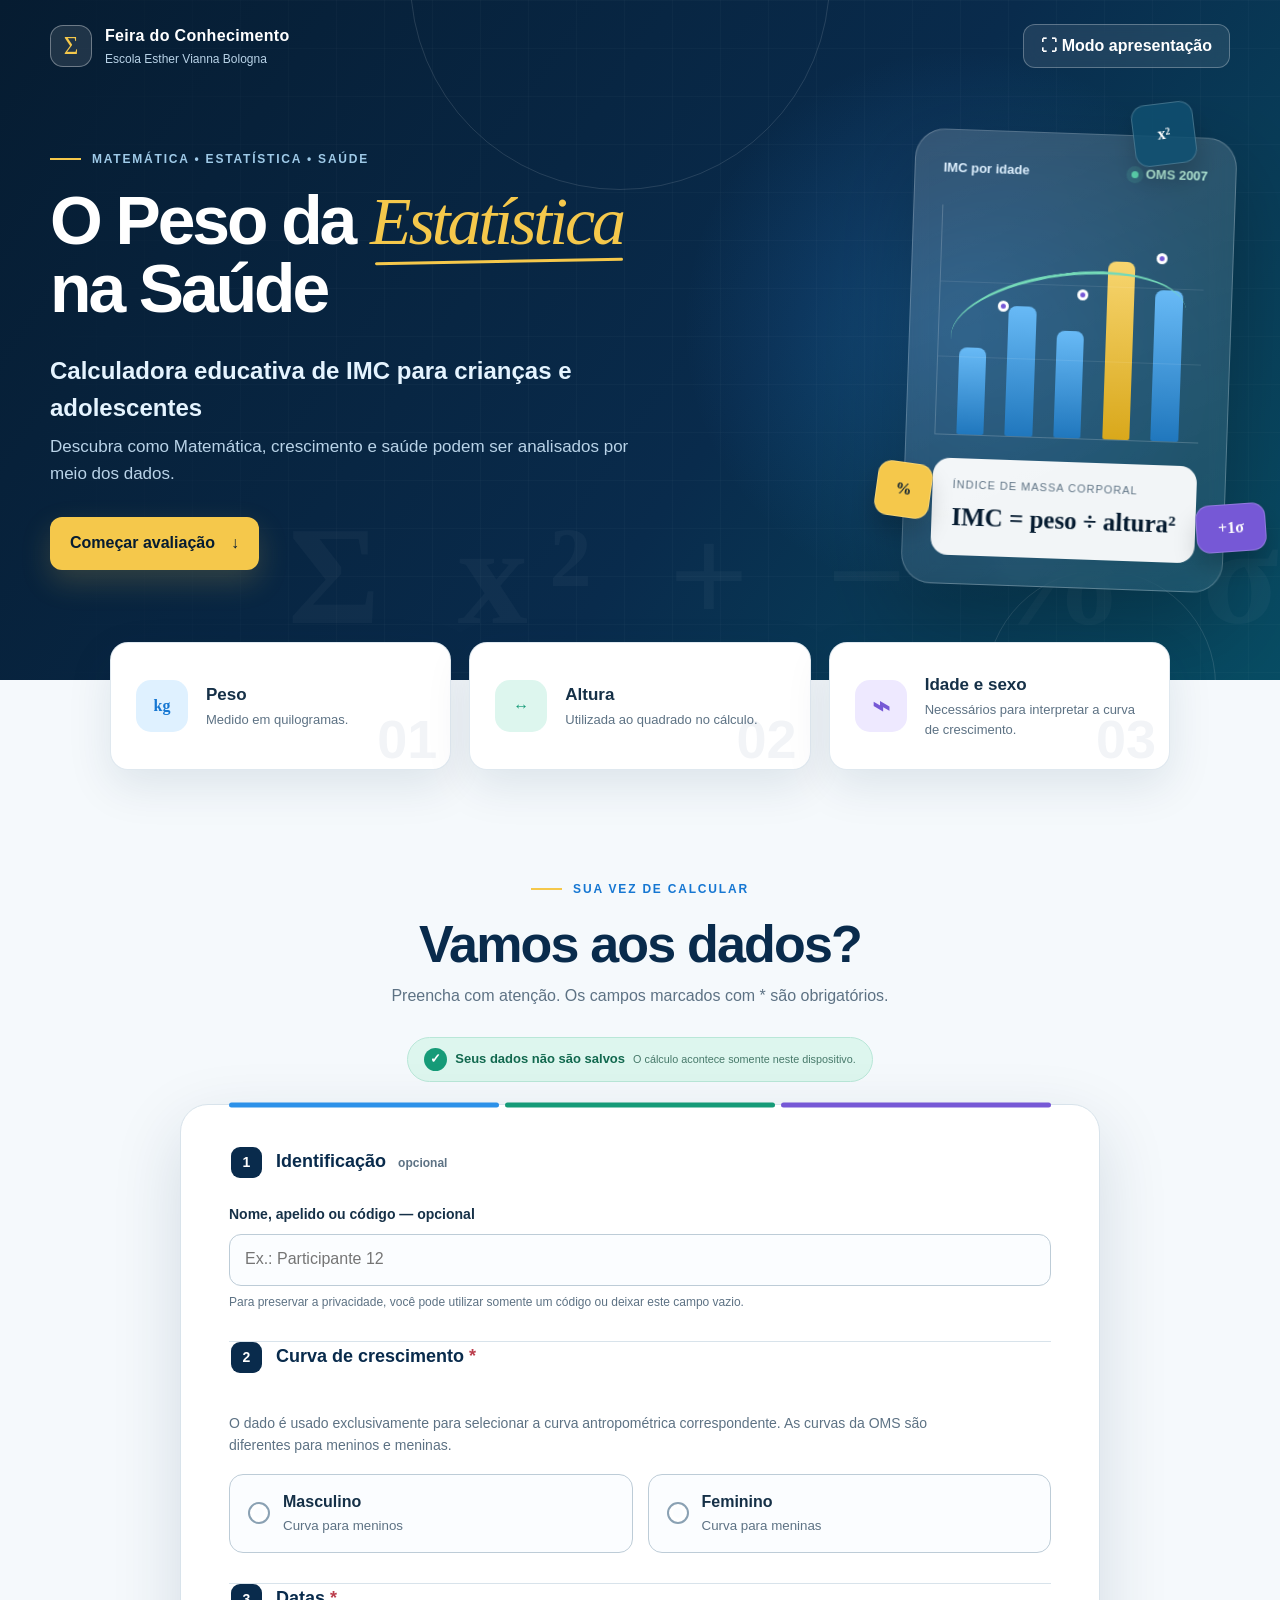
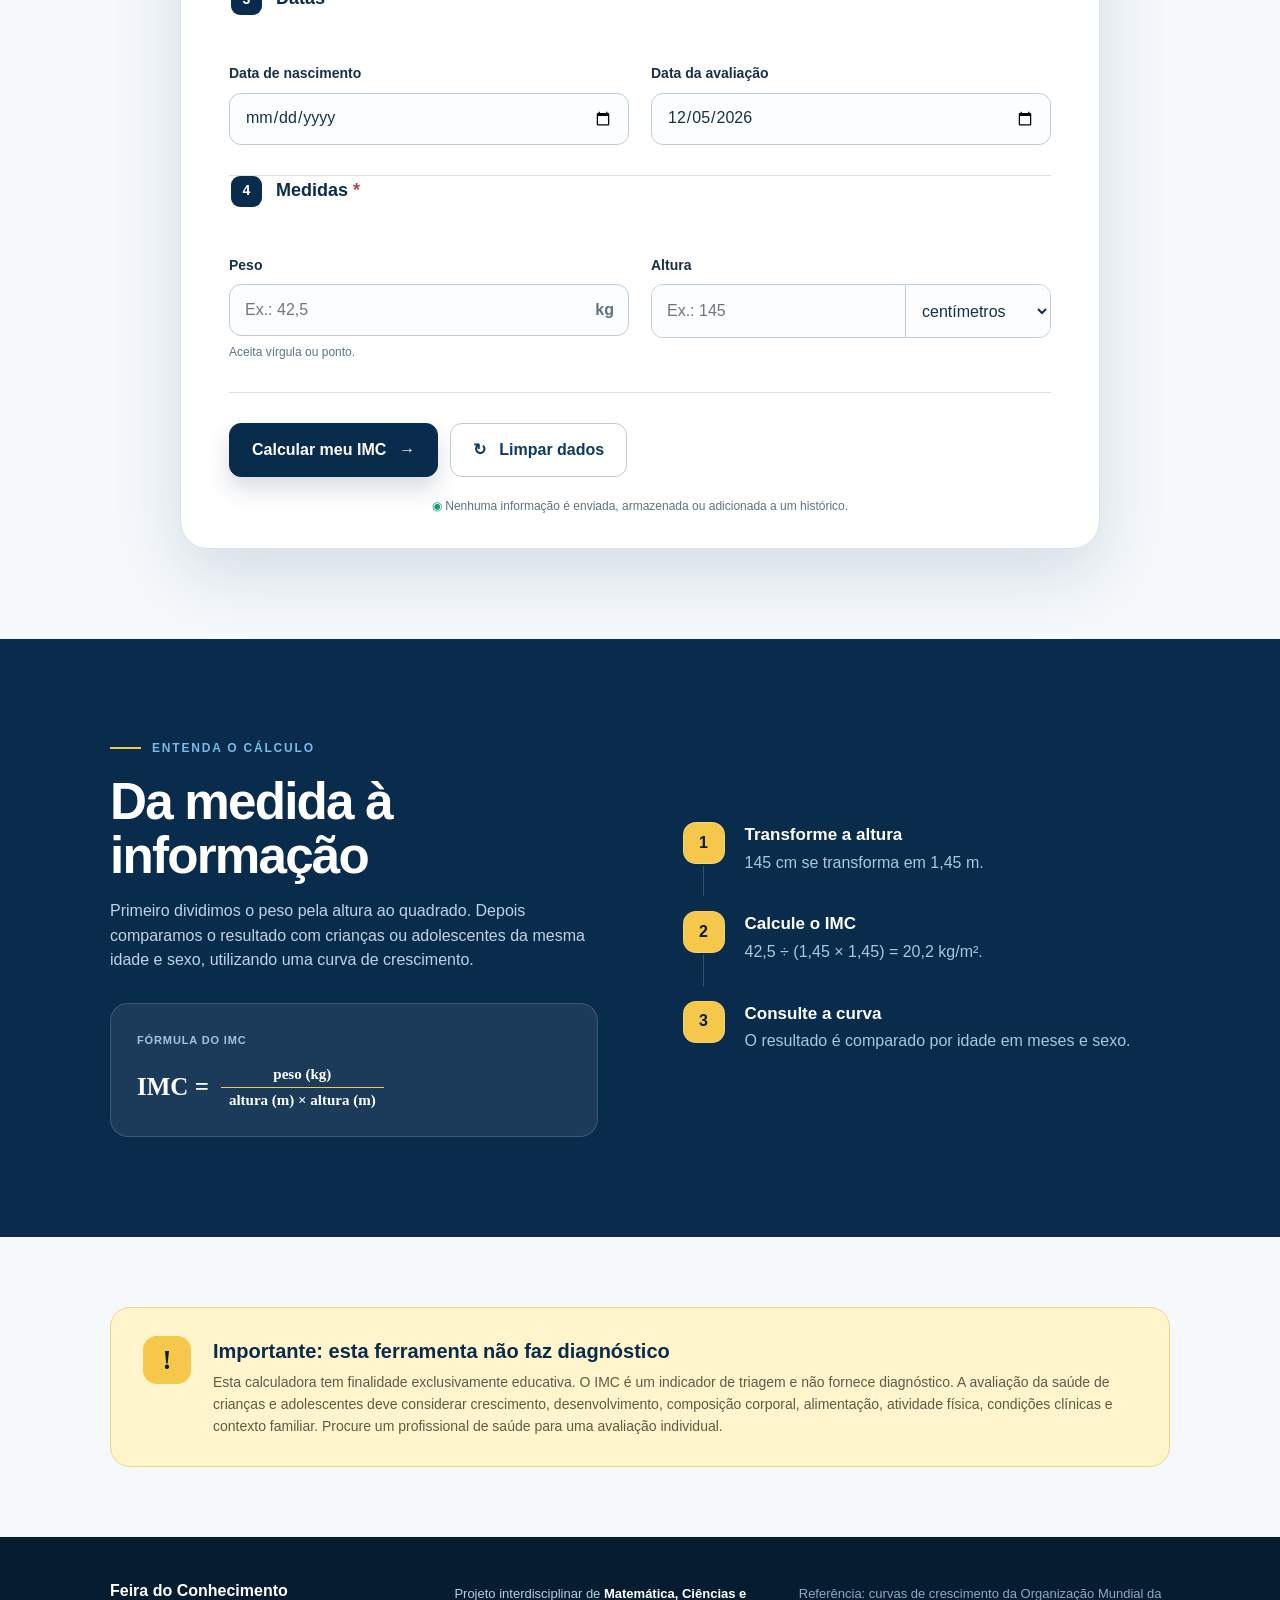
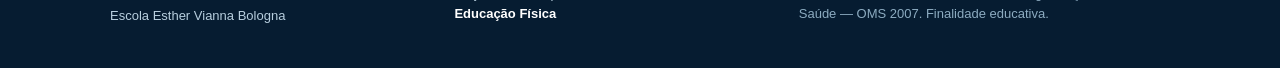
==== index.html @ cafe8d18 "Publica calculadora educativa de IMC" ====
<!doctype html>
<html lang="pt-BR">
<head>
  <meta charset="utf-8">
  <meta name="viewport" content="width=device-width, initial-scale=1">
  <meta name="theme-color" content="#092b4c">
  <meta name="description" content="Calculadora educativa de IMC por idade e sexo para crianças e adolescentes, baseada nas curvas da OMS.">
  <title>O Peso da Estatística na Saúde</title>
  <link rel="stylesheet" href="style.css">
</head>
<body>
  <a class="skip-link" href="#calculadora">Ir para a calculadora</a>

  <header class="site-header">
    <div class="header-inner">
      <a class="brand" href="#inicio" aria-label="Voltar ao início">
        <span class="brand-mark" aria-hidden="true">Σ</span>
        <span><strong>Feira do Conhecimento</strong><small>Escola Esther Vianna Bologna</small></span>
      </a>
      <button class="presentation-button" id="presentationButton" type="button" aria-label="Ativar modo apresentação em tela cheia">
        <span aria-hidden="true">⛶</span> Modo apresentação
      </button>
    </div>
  </header>

  <main id="inicio">
    <section class="hero" aria-labelledby="hero-title">
      <div class="hero-shape hero-shape-one" aria-hidden="true"></div>
      <div class="hero-shape hero-shape-two" aria-hidden="true"></div>
      <div class="hero-inner">
        <div class="hero-copy">
          <p class="eyebrow"><span></span> Matemática • Estatística • Saúde</p>
          <h1 id="hero-title">O Peso da <em>Estatística</em> na Saúde</h1>
          <p class="hero-subtitle">Calculadora educativa de IMC para crianças e adolescentes</p>
          <p class="hero-description">Descubra como Matemática, crescimento e saúde podem ser analisados por meio dos dados.</p>
          <a class="hero-cta" href="#calculadora">Começar avaliação <span aria-hidden="true">↓</span></a>
        </div>

        <div class="hero-visual" aria-label="Ilustração educativa com gráfico, régua e símbolos matemáticos">
          <div class="visual-card">
            <div class="visual-topline"><span>IMC por idade</span><span class="live-dot">OMS 2007</span></div>
            <div class="chart" aria-hidden="true">
              <span style="--h:38%"></span><span style="--h:57%"></span><span style="--h:47%"></span><span style="--h:78%"></span><span style="--h:66%"></span>
              <i class="chart-curve"></i>
              <b class="plot-dot dot-one"></b><b class="plot-dot dot-two"></b><b class="plot-dot dot-three"></b>
            </div>
            <div class="visual-formula"><small>Índice de Massa Corporal</small><strong>IMC = peso ÷ altura²</strong></div>
          </div>
          <span class="floating-symbol symbol-one" aria-hidden="true">x²</span>
          <span class="floating-symbol symbol-two" aria-hidden="true">%</span>
          <span class="floating-symbol symbol-three" aria-hidden="true">+1σ</span>
        </div>
      </div>
    </section>

    <section class="education-strip" aria-label="Dados utilizados no cálculo">
      <div class="education-grid">
        <article class="education-card">
          <span class="education-icon scale-icon" aria-hidden="true">kg</span>
          <div><h2>Peso</h2><p>Medido em quilogramas.</p></div>
          <span class="step-number">01</span>
        </article>
        <article class="education-card">
          <span class="education-icon ruler-icon" aria-hidden="true">↔</span>
          <div><h2>Altura</h2><p>Utilizada ao quadrado no cálculo.</p></div>
          <span class="step-number">02</span>
        </article>
        <article class="education-card">
          <span class="education-icon curve-icon" aria-hidden="true">⌁</span>
          <div><h2>Idade e sexo</h2><p>Necessários para interpretar a curva de crescimento.</p></div>
          <span class="step-number">03</span>
        </article>
      </div>
    </section>

    <section class="calculator-section" id="calculadora" aria-labelledby="calculator-title">
      <div class="section-heading">
        <p class="eyebrow dark"><span></span> Sua vez de calcular</p>
        <h2 id="calculator-title">Vamos aos dados?</h2>
        <p>Preencha com atenção. Os campos marcados com <span aria-hidden="true">*</span><span class="sr-only">asterisco</span> são obrigatórios.</p>
      </div>

      <div class="privacy-badge"><span aria-hidden="true">✓</span><strong>Seus dados não são salvos</strong><small>O cálculo acontece somente neste dispositivo.</small></div>

      <form class="calculator-card" id="imcForm" novalidate>
        <div class="form-progress" aria-hidden="true"><span></span><span></span><span></span></div>
        <div class="global-error" id="globalError" role="alert" tabindex="-1" hidden></div>

        <fieldset class="form-block">
          <legend><span>1</span> Identificação <small>opcional</small></legend>
          <div class="field full-field">
            <label for="name">Nome, apelido ou código — opcional</label>
            <input id="name" name="name" type="text" maxlength="60" autocomplete="off" placeholder="Ex.: Participante 12">
            <p class="field-hint">Para preservar a privacidade, você pode utilizar somente um código ou deixar este campo vazio.</p>
          </div>
        </fieldset>

        <fieldset class="form-block">
          <legend><span>2</span> Curva de crescimento <abbr title="campo obrigatório">*</abbr></legend>
          <p class="fieldset-explanation">O dado é usado exclusivamente para selecionar a curva antropométrica correspondente. As curvas da OMS são diferentes para meninos e meninas.</p>
          <div class="sex-options" id="sexGroup">
            <label class="choice-card"><input type="radio" name="sex" value="male"><span class="choice-dot"></span><span><strong>Masculino</strong><small>Curva para meninos</small></span></label>
            <label class="choice-card"><input type="radio" name="sex" value="female"><span class="choice-dot"></span><span><strong>Feminino</strong><small>Curva para meninas</small></span></label>
          </div>
          <p class="field-error" id="sexError"></p>
        </fieldset>

        <fieldset class="form-block">
          <legend><span>3</span> Datas <abbr title="campos obrigatórios">*</abbr></legend>
          <div class="form-grid">
            <div class="field">
              <label for="birthDate">Data de nascimento</label>
              <input id="birthDate" name="birthDate" type="date" required aria-describedby="birthDateError">
              <p class="field-error" id="birthDateError"></p>
            </div>
            <div class="field">
              <label for="assessmentDate">Data da avaliação</label>
              <input id="assessmentDate" name="assessmentDate" type="date" required aria-describedby="assessmentDateError">
              <p class="field-error" id="assessmentDateError"></p>
            </div>
          </div>
        </fieldset>

        <fieldset class="form-block">
          <legend><span>4</span> Medidas <abbr title="campos obrigatórios">*</abbr></legend>
          <div class="form-grid measures-grid">
            <div class="field">
              <label for="weight">Peso</label>
              <div class="input-with-unit"><input id="weight" name="weight" type="text" inputmode="decimal" autocomplete="off" placeholder="Ex.: 42,5" aria-describedby="weightHint weightError"><span>kg</span></div>
              <p class="field-hint" id="weightHint">Aceita vírgula ou ponto.</p>
              <p class="field-error" id="weightError"></p>
            </div>
            <div class="field">
              <label for="height">Altura</label>
              <div class="height-input-row">
                <input id="height" name="height" type="text" inputmode="decimal" autocomplete="off" placeholder="Ex.: 145" aria-describedby="heightError">
                <select id="heightUnit" name="heightUnit" aria-label="Unidade da altura">
                  <option value="cm">centímetros</option>
                  <option value="m">metros</option>
                </select>
              </div>
              <p class="field-error" id="heightError"></p>
            </div>
          </div>
        </fieldset>

        <div class="form-actions">
          <button class="primary-button" type="submit">Calcular meu IMC <span aria-hidden="true">→</span></button>
          <button class="secondary-button" id="clearButton" type="button"><span aria-hidden="true">↻</span> Limpar dados</button>
        </div>
        <p class="form-privacy"><span aria-hidden="true">◉</span> Nenhuma informação é enviada, armazenada ou adicionada a um histórico.</p>
      </form>
    </section>

    <section class="result-section" id="resultado" aria-labelledby="result-title" aria-live="polite" hidden>
      <div class="result-card" id="resultCard">
        <div class="result-heading">
          <div><p class="eyebrow result-eyebrow"><span></span> Análise concluída</p><h2 id="result-title">Seu resultado</h2><p id="resultName"></p></div>
          <div class="result-bmi"><small>IMC calculado</small><strong id="resultBmi">—</strong><span>kg/m²</span></div>
        </div>

        <div class="result-summary">
          <div><span>Idade</span><strong id="resultAge">—</strong><small id="resultMonths">—</small></div>
          <div><span>Peso</span><strong id="resultWeight">—</strong></div>
          <div><span>Altura</span><strong id="resultHeight">—</strong></div>
          <div><span>Escore-z</span><strong id="resultZ">—</strong><small>IMC por idade</small></div>
        </div>

        <div class="classification-panel">
          <div class="classification-icon" aria-hidden="true">◎</div>
          <div><small>Classificação na curva de crescimento</small><h3 id="resultClassification">—</h3><p id="resultMessage">—</p></div>
        </div>

        <div class="z-chart" aria-labelledby="chart-title">
          <div class="chart-heading"><div><h3 id="chart-title">Onde o resultado aparece na curva</h3><p>Representação educativa do escore-z calculado.</p></div><span id="chartZBadge">z = —</span></div>
          <div class="z-scale-scroll" tabindex="0" aria-label="Régua horizontal de classificação por escore-z">
            <div class="z-scale" id="zScale">
              <div class="z-marker" id="zMarker"><span id="markerLabel">Você está aqui</span><i></i></div>
              <div class="z-bands">
                <span class="band severe-thin">Magreza<br>acentuada</span>
                <span class="band thin">Magreza</span>
                <span class="band adequate">Faixa adequada</span>
                <span class="band overweight">Sobrepeso</span>
                <span class="band obesity">Obesidade</span>
                <span class="band severe-obesity">Obesidade<br>grave</span>
              </div>
              <div class="z-ticks"><span style="left:12.5%">−3</span><span style="left:25%">−2</span><span style="left:62.5%">+1</span><span style="left:75%">+2</span><span style="left:87.5%">+3</span></div>
            </div>
          </div>
          <p class="chart-note"><span aria-hidden="true">i</span> O cálculo usa parâmetros LMS oficiais incorporados ao sistema. O gráfico é uma representação educativa.</p>
        </div>

        <div class="result-guidance"><strong>Uma medida é um ponto da história, não a história inteira.</strong><p>Observe o crescimento ao longo do tempo e converse com um profissional de saúde quando houver dúvidas.</p></div>
        <div class="result-actions">
          <button class="primary-button" id="newAssessmentButton" type="button">Iniciar nova avaliação <span aria-hidden="true">↻</span></button>
          <button class="secondary-button" id="backToFormButton" type="button">Rever dados</button>
        </div>
      </div>
    </section>

    <section class="how-section" aria-labelledby="how-title">
      <div class="how-inner">
        <div class="how-copy">
          <p class="eyebrow dark"><span></span> Entenda o cálculo</p>
          <h2 id="how-title">Da medida à informação</h2>
          <p>Primeiro dividimos o peso pela altura ao quadrado. Depois comparamos o resultado com crianças ou adolescentes da mesma idade e sexo, utilizando uma curva de crescimento.</p>
          <div class="formula-card"><span>Fórmula do IMC</span><strong>IMC = <span class="fraction"><i>peso (kg)</i><i>altura (m) × altura (m)</i></span></strong></div>
        </div>
        <ol class="calculation-steps">
          <li><span>1</span><div><strong>Transforme a altura</strong><p>145 cm se transforma em 1,45 m.</p></div></li>
          <li><span>2</span><div><strong>Calcule o IMC</strong><p>42,5 ÷ (1,45 × 1,45) = 20,2 kg/m².</p></div></li>
          <li><span>3</span><div><strong>Consulte a curva</strong><p>O resultado é comparado por idade em meses e sexo.</p></div></li>
        </ol>
      </div>
    </section>

    <section class="notice-section" aria-label="Aviso educativo importante">
      <div class="notice-card"><span class="notice-icon" aria-hidden="true">!</span><div><h2>Importante: esta ferramenta não faz diagnóstico</h2><p>Esta calculadora tem finalidade exclusivamente educativa. O IMC é um indicador de triagem e não fornece diagnóstico. A avaliação da saúde de crianças e adolescentes deve considerar crescimento, desenvolvimento, composição corporal, alimentação, atividade física, condições clínicas e contexto familiar. Procure um profissional de saúde para uma avaliação individual.</p></div></div>
    </section>
  </main>

  <footer class="site-footer">
    <div class="footer-inner">
      <div><strong>Feira do Conhecimento</strong><p>Escola Esther Vianna Bologna</p></div>
      <p>Projeto interdisciplinar de <strong>Matemática, Ciências e Educação Física</strong></p>
      <p class="footer-reference">Referência: curvas de crescimento da Organização Mundial da Saúde — OMS 2007. Finalidade educativa.</p>
    </div>
  </footer>

  <script src="who-data.js"></script>
  <script src="script.js"></script>
</body>
</html>
---- style.css ----
:root {
  --navy-950: #061c31;
  --navy-900: #092b4c;
  --navy-800: #0b3a62;
  --blue-600: #1677d2;
  --blue-500: #2c91e9;
  --blue-100: #dff1ff;
  --green-600: #169b78;
  --green-100: #ddf6ee;
  --yellow-400: #f5c84b;
  --yellow-100: #fff4cb;
  --purple-500: #7658d6;
  --ink: #153047;
  --muted: #5d7284;
  --line: #d8e3eb;
  --surface: #f5f9fc;
  --white: #fff;
  --danger: #bc3e4d;
  --shadow: 0 24px 70px rgba(7, 43, 76, .14);
  --radius-lg: 28px;
  --radius-md: 18px;
  --focus: 0 0 0 4px rgba(44, 145, 233, .28);
}

* { box-sizing: border-box; }
html { scroll-behavior: smooth; }
body { margin: 0; min-width: 320px; color: var(--ink); background: var(--surface); font-family: Inter, Aptos, "Segoe UI", Arial, sans-serif; line-height: 1.55; }
button, input, select { font: inherit; }
button, a { -webkit-tap-highlight-color: transparent; }
button { cursor: pointer; }
a { color: inherit; }
.sr-only { position: absolute; width: 1px; height: 1px; padding: 0; margin: -1px; overflow: hidden; clip: rect(0,0,0,0); white-space: nowrap; border: 0; }
.skip-link { position: fixed; top: 10px; left: 10px; z-index: 1000; padding: 12px 18px; border-radius: 10px; color: var(--white); background: var(--navy-950); transform: translateY(-150%); }
.skip-link:focus { transform: translateY(0); }
:focus-visible { outline: none; box-shadow: var(--focus); }

.site-header { position: absolute; z-index: 20; width: 100%; color: var(--white); }
.header-inner { width: min(1180px, calc(100% - 40px)); min-height: 92px; margin: auto; display: flex; align-items: center; justify-content: space-between; gap: 20px; }
.brand { display: inline-flex; gap: 13px; align-items: center; text-decoration: none; }
.brand-mark { width: 42px; height: 42px; display: grid; place-items: center; border: 1px solid rgba(255,255,255,.35); border-radius: 13px; color: var(--yellow-400); background: rgba(255,255,255,.1); font-family: Georgia, serif; font-size: 25px; }
.brand strong, .brand small { display: block; }
.brand strong { font-size: 16px; letter-spacing: .02em; }
.brand small { margin-top: 1px; color: #b9d3e8; font-size: 12px; }
.presentation-button { min-height: 44px; padding: 0 17px; border: 1px solid rgba(255,255,255,.28); border-radius: 12px; color: var(--white); background: rgba(255,255,255,.09); backdrop-filter: blur(8px); font-weight: 700; }
.presentation-button:hover { background: rgba(255,255,255,.17); }

.hero { position: relative; overflow: hidden; min-height: 680px; color: var(--white); background: radial-gradient(circle at 75% 48%, rgba(44,145,233,.28), transparent 27%), linear-gradient(125deg, var(--navy-950), var(--navy-900) 58%, #074c63); }
.hero::before { content: ""; position: absolute; inset: 0; opacity: .13; background-image: linear-gradient(rgba(255,255,255,.18) 1px, transparent 1px), linear-gradient(90deg, rgba(255,255,255,.18) 1px, transparent 1px); background-size: 48px 48px; mask-image: linear-gradient(90deg, transparent, #000 30%, #000); }
.hero::after { content: "Σ  x²  +  −  %  σ"; position: absolute; right: -20px; bottom: -5px; color: rgba(255,255,255,.035); font-family: Georgia, serif; font-weight: 700; font-size: clamp(70px, 11vw, 160px); letter-spacing: .15em; white-space: nowrap; }
.hero-shape { position: absolute; border: 1px solid rgba(255,255,255,.12); border-radius: 50%; }
.hero-shape-one { width: 420px; height: 420px; top: -230px; left: 32%; }
.hero-shape-two { width: 230px; height: 230px; right: 5%; bottom: -120px; }
.hero-inner { position: relative; z-index: 2; width: min(1180px, calc(100% - 40px)); min-height: 680px; margin: auto; padding: 130px 0 90px; display: grid; grid-template-columns: 1.05fr .95fr; align-items: center; gap: 76px; }
.eyebrow { margin: 0 0 18px; display: flex; align-items: center; gap: 11px; color: #9fcae8; text-transform: uppercase; letter-spacing: .15em; font-size: 12px; font-weight: 800; }
.eyebrow span { width: 31px; height: 2px; background: var(--yellow-400); }
.eyebrow.dark { color: var(--blue-600); }
.hero h1 { max-width: 720px; margin: 0; font-size: clamp(46px, 5.3vw, 76px); line-height: .99; letter-spacing: -.045em; }
.hero h1 em { position: relative; color: var(--yellow-400); font-family: Georgia, "Times New Roman", serif; font-weight: 500; }
.hero h1 em::after { content: ""; position: absolute; left: 2%; right: 0; bottom: -4px; height: 3px; border-radius: 5px; background: var(--yellow-400); transform: rotate(-1deg); }
.hero-subtitle { margin: 30px 0 8px; color: #e5f4ff; font-size: clamp(19px, 2vw, 24px); font-weight: 700; }
.hero-description { max-width: 590px; margin: 0; color: #b9d3e8; font-size: 17px; }
.hero-cta { width: fit-content; margin-top: 30px; padding: 14px 20px; display: inline-flex; align-items: center; gap: 16px; border-radius: 12px; color: var(--navy-950); background: var(--yellow-400); text-decoration: none; font-weight: 800; box-shadow: 0 12px 30px rgba(245,200,75,.18); }
.hero-cta:hover { transform: translateY(-2px); }

.hero-visual { position: relative; max-width: 500px; margin-left: auto; }
.visual-card { position: relative; padding: 28px; border: 1px solid rgba(255,255,255,.22); border-radius: 30px; background: linear-gradient(155deg, rgba(255,255,255,.16), rgba(255,255,255,.07)); box-shadow: 0 30px 90px rgba(0,0,0,.25); backdrop-filter: blur(12px); transform: rotate(2deg); }
.visual-topline { display: flex; justify-content: space-between; gap: 16px; color: #dff1ff; font-size: 13px; font-weight: 800; }
.live-dot { color: #b8f0dc; }
.live-dot::before { content: ""; width: 7px; height: 7px; display: inline-block; margin-right: 7px; border-radius: 50%; background: #5bd2ad; box-shadow: 0 0 0 5px rgba(91,210,173,.15); }
.chart { position: relative; height: 230px; margin: 27px 0 23px; padding: 0 18px; display: flex; align-items: flex-end; justify-content: space-around; gap: 16px; border-left: 1px solid rgba(255,255,255,.19); border-bottom: 1px solid rgba(255,255,255,.19); }
.chart::before, .chart::after { content: ""; position: absolute; left: 0; right: 0; height: 1px; background: rgba(255,255,255,.09); }
.chart::before { top: 33%; } .chart::after { top: 66%; }
.chart > span { width: 12%; height: var(--h); border-radius: 8px 8px 2px 2px; background: linear-gradient(#68baf6, #2077bd); }
.chart > span:nth-of-type(4) { background: linear-gradient(#f7d56f, #d9a81b); }
.chart-curve { position: absolute; left: 4%; top: 28%; width: 90%; height: 45%; border-top: 3px solid #74d9b8; border-radius: 50%; transform: rotate(-9deg); }
.plot-dot { position: absolute; width: 11px; height: 11px; border: 3px solid var(--white); border-radius: 50%; background: var(--purple-500); }
.dot-one { left: 22%; top: 41%; } .dot-two { left: 52%; top: 35%; } .dot-three { right: 14%; top: 18%; }
.visual-formula { padding: 18px 20px; border-radius: 17px; color: var(--navy-950); background: rgba(255,255,255,.94); }
.visual-formula small, .visual-formula strong { display: block; }
.visual-formula small { color: var(--muted); font-size: 11px; text-transform: uppercase; letter-spacing: .09em; }
.visual-formula strong { margin-top: 5px; font-family: Georgia, serif; font-size: 25px; }
.floating-symbol { position: absolute; display: grid; place-items: center; border: 1px solid rgba(255,255,255,.2); border-radius: 14px; color: var(--white); background: rgba(15,79,112,.85); box-shadow: 0 15px 25px rgba(0,0,0,.18); font-family: Georgia, serif; font-weight: 800; }
.symbol-one { width: 62px; height: 62px; top: -30px; right: 35px; transform: rotate(-7deg); }
.symbol-two { width: 55px; height: 55px; left: -32px; bottom: 70px; color: var(--navy-950); background: var(--yellow-400); transform: rotate(8deg); }
.symbol-three { width: 70px; height: 48px; right: -36px; bottom: 35px; background: var(--purple-500); transform: rotate(-4deg); }

.education-strip { position: relative; z-index: 4; margin-top: -38px; }
.education-grid { width: min(1060px, calc(100% - 40px)); margin: auto; display: grid; grid-template-columns: repeat(3, 1fr); gap: 18px; }
.education-card { position: relative; min-height: 128px; padding: 25px; display: flex; align-items: center; gap: 18px; overflow: hidden; border: 1px solid rgba(216,227,235,.8); border-radius: var(--radius-md); background: var(--white); box-shadow: 0 16px 45px rgba(8,49,78,.1); }
.education-icon { flex: 0 0 52px; height: 52px; display: grid; place-items: center; border-radius: 15px; color: var(--blue-600); background: var(--blue-100); font-family: Georgia, serif; font-weight: 800; }
.education-card:nth-child(2) .education-icon { color: var(--green-600); background: var(--green-100); }
.education-card:nth-child(3) .education-icon { color: var(--purple-500); background: #eee9ff; font-size: 30px; }
.education-card h2 { margin: 0; font-size: 17px; }
.education-card p { margin: 2px 0 0; color: var(--muted); font-size: 13px; }
.step-number { position: absolute; right: 13px; bottom: -13px; color: rgba(12,63,101,.055); font-size: 54px; font-weight: 900; }

.calculator-section { width: min(920px, calc(100% - 40px)); margin: auto; padding: 110px 0 90px; }
.section-heading { max-width: 650px; margin: 0 auto 28px; text-align: center; }
.section-heading .eyebrow { justify-content: center; }
.section-heading h2 { margin: 0; color: var(--navy-900); font-size: clamp(36px, 5vw, 52px); line-height: 1.05; letter-spacing: -.035em; }
.section-heading > p:last-child { margin: 13px 0 0; color: var(--muted); }
.privacy-badge { width: fit-content; margin: 0 auto 22px; padding: 10px 16px; display: flex; align-items: center; gap: 8px; border: 1px solid #b9e7d8; border-radius: 99px; color: #12694f; background: var(--green-100); font-size: 13px; }
.privacy-badge > span { width: 23px; height: 23px; display: grid; place-items: center; border-radius: 50%; color: var(--white); background: var(--green-600); font-weight: 900; }
.privacy-badge small { color: #47796a; }
.calculator-card { position: relative; padding: 42px 48px 32px; border: 1px solid var(--line); border-radius: var(--radius-lg); background: var(--white); box-shadow: var(--shadow); }
.form-progress { position: absolute; left: 48px; right: 48px; top: 0; display: flex; gap: 6px; transform: translateY(-50%); }
.form-progress span { height: 5px; flex: 1; border-radius: 20px; background: var(--blue-500); }
.form-progress span:nth-child(2) { background: var(--green-600); }
.form-progress span:nth-child(3) { background: var(--purple-500); }
.global-error { margin: 0 0 24px; padding: 15px 17px; border-left: 4px solid var(--danger); border-radius: 10px; color: #7c2230; background: #fff0f2; font-weight: 700; }
.form-block { margin: 0; padding: 30px 0; border: 0; border-bottom: 1px solid var(--line); }
.form-block:first-of-type { padding-top: 8px; }
.form-block legend { width: 100%; margin-bottom: 18px; color: var(--navy-900); font-size: 18px; font-weight: 850; }
.form-block legend > span { width: 31px; height: 31px; margin-right: 9px; display: inline-grid; place-items: center; border-radius: 9px; color: var(--white); background: var(--navy-900); font-size: 14px; }
.form-block legend small { margin-left: 7px; color: var(--muted); font-size: 12px; font-weight: 600; }
.form-block legend abbr { color: var(--danger); text-decoration: none; }
.fieldset-explanation { max-width: 720px; margin: -8px 0 17px; color: var(--muted); font-size: 14px; }
.form-grid { display: grid; grid-template-columns: 1fr 1fr; gap: 22px; }
.field label { display: block; margin-bottom: 8px; color: var(--ink); font-size: 14px; font-weight: 800; }
.field input, .field select, .height-input-row { width: 100%; min-height: 52px; border: 1px solid #bdccd7; border-radius: 12px; color: var(--ink); background: #fbfdff; }
.field input { padding: 0 15px; }
.field input:hover, .field select:hover, .height-input-row:hover { border-color: #7798b0; }
.field input:focus, .field select:focus { border-color: var(--blue-500); background: var(--white); box-shadow: var(--focus); outline: none; }
.field [aria-invalid="true"] { border-color: var(--danger); background: #fff9fa; }
.field-hint { margin: 7px 0 0; color: var(--muted); font-size: 12px; }
.field-error { min-height: 0; margin: 6px 0 0; color: var(--danger); font-size: 12px; font-weight: 700; }
.field-error:empty { display: none; }
.sex-options { display: grid; grid-template-columns: 1fr 1fr; gap: 15px; }
.choice-card { position: relative; min-height: 76px; padding: 15px 18px; display: flex; align-items: center; gap: 13px; border: 1px solid #bdccd7; border-radius: 14px; background: #fbfdff; cursor: pointer; }
.choice-card:hover { border-color: var(--blue-500); background: #f5fbff; }
.choice-card input { position: absolute; opacity: 0; pointer-events: none; }
.choice-dot { width: 22px; height: 22px; flex: 0 0 22px; border: 2px solid #8aa1b3; border-radius: 50%; box-shadow: inset 0 0 0 4px var(--white); }
.choice-card:has(input:checked) { border-color: var(--blue-500); background: var(--blue-100); box-shadow: 0 0 0 2px rgba(44,145,233,.13); }
.choice-card:has(input:focus-visible) { box-shadow: var(--focus); }
.choice-card input:checked + .choice-dot { border-color: var(--blue-500); background: var(--blue-500); }
.choice-card strong, .choice-card small { display: block; }
.choice-card small { margin-top: 2px; color: var(--muted); }
.input-with-unit { position: relative; }
.input-with-unit input { padding-right: 54px; }
.input-with-unit > span { position: absolute; right: 15px; top: 50%; color: var(--muted); font-weight: 800; transform: translateY(-50%); }
.height-input-row { display: grid; grid-template-columns: 1fr 145px; overflow: hidden; }
.height-input-row input, .height-input-row select { min-width: 0; border: 0; border-radius: 0; }
.height-input-row select { padding: 0 12px; border-left: 1px solid #bdccd7; }
.form-actions { padding-top: 30px; display: flex; gap: 12px; }
.primary-button, .secondary-button { min-height: 54px; padding: 0 22px; display: inline-flex; align-items: center; justify-content: center; gap: 13px; border-radius: 12px; font-weight: 850; }
.primary-button { border: 1px solid var(--navy-900); color: var(--white); background: var(--navy-900); box-shadow: 0 12px 23px rgba(9,43,76,.16); }
.primary-button:hover { background: var(--blue-600); border-color: var(--blue-600); transform: translateY(-1px); }
.secondary-button { border: 1px solid #bdccd7; color: var(--navy-800); background: var(--white); }
.secondary-button:hover { border-color: var(--navy-800); background: var(--surface); }
.form-privacy { margin: 20px 0 0; color: var(--muted); text-align: center; font-size: 12px; }
.form-privacy span { color: var(--green-600); }

.result-section { padding: 20px 20px 100px; }
.result-section[hidden] { display: none; }
.result-card { width: min(1050px, 100%); margin: auto; padding: 45px; border-radius: var(--radius-lg); color: var(--ink); background: var(--white); box-shadow: var(--shadow); animation: result-in .5s ease both; }
@keyframes result-in { from { opacity: 0; transform: translateY(20px); } to { opacity: 1; transform: none; } }
.result-heading { padding: 0 0 30px; display: flex; align-items: center; justify-content: space-between; gap: 30px; border-bottom: 1px solid var(--line); }
.result-eyebrow { margin-bottom: 10px; color: var(--green-600); }
.result-heading h2 { margin: 0; color: var(--navy-900); font-size: 38px; line-height: 1; }
.result-heading p:last-child { margin: 8px 0 0; color: var(--muted); }
.result-bmi { min-width: 185px; padding: 17px 20px; border-radius: 18px; text-align: right; color: var(--white); background: linear-gradient(135deg, var(--blue-600), var(--navy-800)); }
.result-bmi small, .result-bmi strong { display: block; }
.result-bmi small { color: #cfe9fa; font-size: 12px; }
.result-bmi strong { display: inline; font-size: 42px; line-height: 1.12; }
.result-bmi span { margin-left: 3px; font-size: 12px; }
.result-summary { padding: 28px 0; display: grid; grid-template-columns: repeat(4, 1fr); gap: 12px; }
.result-summary > div { min-height: 96px; padding: 15px; border: 1px solid var(--line); border-radius: 14px; background: #fbfdff; }
.result-summary span, .result-summary small, .result-summary strong { display: block; }
.result-summary span { color: var(--muted); font-size: 11px; text-transform: uppercase; letter-spacing: .08em; }
.result-summary strong { margin: 4px 0 1px; color: var(--navy-900); font-size: 19px; }
.result-summary small { color: var(--muted); font-size: 11px; }
.classification-panel { padding: 24px; display: flex; gap: 18px; align-items: flex-start; border: 1px solid #a8e0ce; border-radius: 18px; background: var(--green-100); }
.classification-icon { width: 49px; height: 49px; flex: 0 0 49px; display: grid; place-items: center; border-radius: 14px; color: var(--white); background: var(--green-600); font-size: 27px; }
.classification-panel small { color: #347360; text-transform: uppercase; letter-spacing: .06em; font-weight: 800; }
.classification-panel h3 { margin: 2px 0 5px; color: #0c6249; font-size: 25px; }
.classification-panel p { margin: 0; color: #315e51; }
.z-chart { margin-top: 25px; padding: 26px; border: 1px solid var(--line); border-radius: 18px; }
.chart-heading { display: flex; justify-content: space-between; gap: 20px; }
.chart-heading h3 { margin: 0; color: var(--navy-900); font-size: 20px; }
.chart-heading p { margin: 2px 0 0; color: var(--muted); font-size: 13px; }
.chart-heading > span { height: fit-content; padding: 7px 12px; border-radius: 99px; color: var(--white); background: var(--purple-500); font-weight: 800; font-size: 13px; }
.z-scale-scroll { margin-top: 58px; padding: 0 2px 30px; overflow-x: auto; }
.z-scale-scroll:focus-visible { border-radius: 10px; box-shadow: var(--focus); }
.z-scale { position: relative; min-width: 650px; }
.z-bands { height: 64px; display: grid; grid-template-columns: 1fr 1fr 3fr 1fr 1fr 1fr; overflow: hidden; border-radius: 11px; }
.band { padding: 8px 5px; display: grid; place-items: center; color: #183449; text-align: center; font-size: 10px; line-height: 1.15; font-weight: 850; }
.severe-thin { background: #dbe9f3; } .thin { background: #bfe1f5; } .adequate { background: #bcebdc; } .overweight { background: #fff0a9; } .obesity { background: #ffd0a6; } .severe-obesity { background: #efb5bf; }
.z-marker { position: absolute; z-index: 2; top: -43px; left: 50%; transform: translateX(-50%); transition: left .65s cubic-bezier(.2,.8,.2,1); }
.z-marker span { padding: 6px 9px; display: block; border-radius: 7px; color: var(--white); background: var(--navy-900); white-space: nowrap; font-size: 10px; font-weight: 800; }
.z-marker i { width: 3px; height: 86px; margin: auto; display: block; background: var(--navy-900); box-shadow: 0 0 0 2px rgba(255,255,255,.7); }
.z-ticks { position: relative; height: 22px; border-top: 1px solid #97aab8; }
.z-ticks span { position: absolute; top: 5px; color: var(--muted); font-size: 11px; font-weight: 800; transform: translateX(-50%); }
.z-ticks span::before { content: ""; position: absolute; top: -7px; left: 50%; width: 1px; height: 5px; background: #97aab8; }
.chart-note { margin: 6px 0 0; display: flex; gap: 8px; align-items: flex-start; color: var(--muted); font-size: 11px; }
.chart-note span { width: 18px; height: 18px; flex: 0 0 18px; display: grid; place-items: center; border-radius: 50%; color: var(--white); background: var(--blue-600); font-family: Georgia, serif; font-weight: 800; }
.result-guidance { margin-top: 25px; padding: 20px 22px; border-left: 4px solid var(--yellow-400); border-radius: 8px 14px 14px 8px; background: var(--yellow-100); }
.result-guidance strong { color: var(--navy-900); }
.result-guidance p { margin: 3px 0 0; color: #5d593e; }
.result-actions { margin-top: 26px; display: flex; gap: 12px; }

.how-section { padding: 100px 20px; color: var(--white); background: var(--navy-900); }
.how-inner { width: min(1060px, 100%); margin: auto; display: grid; grid-template-columns: 1fr 1fr; gap: 85px; align-items: center; }
.how-copy .eyebrow { color: #78bae8; }
.how-copy h2 { margin: 0; font-size: clamp(36px, 4vw, 54px); line-height: 1.05; letter-spacing: -.035em; }
.how-copy > p:last-of-type { color: #bed4e4; }
.formula-card { margin-top: 30px; padding: 23px 26px; border: 1px solid rgba(255,255,255,.15); border-radius: 18px; background: rgba(255,255,255,.08); }
.formula-card > span { color: #9fc5df; text-transform: uppercase; letter-spacing: .08em; font-size: 11px; font-weight: 800; }
.formula-card strong { margin-top: 10px; display: flex; align-items: center; gap: 12px; font-family: Georgia, serif; font-size: 25px; }
.fraction { display: inline-flex; flex-direction: column; text-align: center; }
.fraction i { padding: 1px 8px; font-style: normal; font-size: 15px; }
.fraction i:first-child { border-bottom: 1px solid var(--yellow-400); }
.calculation-steps { margin: 0; padding: 0; list-style: none; }
.calculation-steps li { position: relative; padding: 18px 0; display: flex; gap: 20px; }
.calculation-steps li:not(:last-child)::after { content: ""; position: absolute; left: 20px; top: 62px; bottom: -3px; width: 1px; background: rgba(255,255,255,.18); }
.calculation-steps li > span { width: 42px; height: 42px; flex: 0 0 42px; display: grid; place-items: center; border: 1px solid rgba(255,255,255,.2); border-radius: 13px; color: var(--navy-950); background: var(--yellow-400); font-weight: 900; }
.calculation-steps strong { font-size: 17px; }
.calculation-steps p { margin: 2px 0 0; color: #aac8dc; }

.notice-section { padding: 70px 20px; background: var(--surface); }
.notice-card { width: min(1060px, 100%); margin: auto; padding: 28px 32px; display: flex; align-items: flex-start; gap: 22px; border: 1px solid #ead888; border-radius: 20px; background: var(--yellow-100); }
.notice-icon { width: 48px; height: 48px; flex: 0 0 48px; display: grid; place-items: center; border-radius: 14px; color: var(--navy-950); background: var(--yellow-400); font-family: Georgia, serif; font-size: 27px; font-weight: 900; }
.notice-card h2 { margin: 0 0 5px; color: var(--navy-900); font-size: 20px; }
.notice-card p { margin: 0; color: #5e5b46; font-size: 14px; }
.site-footer { padding: 42px 20px; color: #b7cede; background: var(--navy-950); }
.footer-inner { width: min(1060px, 100%); margin: auto; display: grid; grid-template-columns: 1fr 1fr 1.2fr; gap: 35px; align-items: center; }
.footer-inner strong { color: var(--white); }
.footer-inner p { margin: 3px 0 0; font-size: 13px; }
.footer-reference { color: #8cabc0; }

@media (max-width: 900px) {
  .hero-inner { grid-template-columns: 1fr; gap: 65px; padding-top: 135px; }
  .hero { min-height: 980px; }
  .hero-visual { width: min(520px, 92%); margin: 0 auto; }
  .education-grid { grid-template-columns: 1fr; width: min(650px, calc(100% - 40px)); }
  .education-strip { margin-top: -55px; }
  .how-inner { grid-template-columns: 1fr; gap: 40px; }
  .footer-inner { grid-template-columns: 1fr; gap: 20px; }
}

@media (max-width: 680px) {
  .header-inner { width: min(100% - 28px, 1180px); min-height: 82px; }
  .brand strong { font-size: 13px; } .brand small { font-size: 10px; }
  .brand-mark { width: 37px; height: 37px; }
  .presentation-button { width: 43px; padding: 0; font-size: 0; }
  .presentation-button span { font-size: 20px; }
  .hero { min-height: 910px; }
  .hero-inner { width: min(100% - 30px, 1180px); min-height: auto; padding: 120px 0 85px; }
  .hero h1 { font-size: clamp(42px, 13vw, 59px); }
  .hero-description { font-size: 15px; }
  .visual-card { padding: 20px; }
  .chart { height: 190px; }
  .floating-symbol { display: none; }
  .education-grid, .calculator-section { width: min(100% - 28px, 920px); }
  .calculator-section { padding: 90px 0 70px; }
  .privacy-badge { border-radius: 16px; flex-wrap: wrap; justify-content: center; text-align: center; }
  .privacy-badge small { width: 100%; }
  .calculator-card { padding: 35px 20px 26px; border-radius: 20px; }
  .form-progress { left: 20px; right: 20px; }
  .form-grid, .sex-options { grid-template-columns: 1fr; }
  .height-input-row { grid-template-columns: 1fr 128px; }
  .form-actions, .result-actions { flex-direction: column; }
  .form-actions button, .result-actions button { width: 100%; }
  .result-section { padding-inline: 14px; }
  .result-card { padding: 27px 18px; border-radius: 20px; }
  .result-heading { align-items: stretch; flex-direction: column; }
  .result-bmi { text-align: left; }
  .result-summary { grid-template-columns: 1fr 1fr; }
  .classification-panel { padding: 18px; }
  .classification-icon { width: 40px; height: 40px; flex-basis: 40px; }
  .classification-panel h3 { font-size: 21px; }
  .z-chart { padding: 20px 14px; }
  .chart-heading { flex-direction: column; }
  .chart-heading > span { width: fit-content; }
  .notice-card { padding: 22px; }
}

@media (max-width: 420px) {
  .brand small { max-width: 165px; white-space: nowrap; overflow: hidden; text-overflow: ellipsis; }
  .hero-subtitle { font-size: 18px; }
  .education-card { padding: 20px; }
  .result-summary { grid-template-columns: 1fr; }
  .notice-card { flex-direction: column; }
}

@media (prefers-reduced-motion: reduce) {
  *, *::before, *::after { scroll-behavior: auto !important; animation-duration: .01ms !important; animation-iteration-count: 1 !important; transition-duration: .01ms !important; }
}

@media print {
  .site-header, .hero, .education-strip, .calculator-section, .how-section, .notice-section, .site-footer, .result-actions { display: none !important; }
  .result-section { display: block !important; padding: 0; }
  .result-card { box-shadow: none; }
}
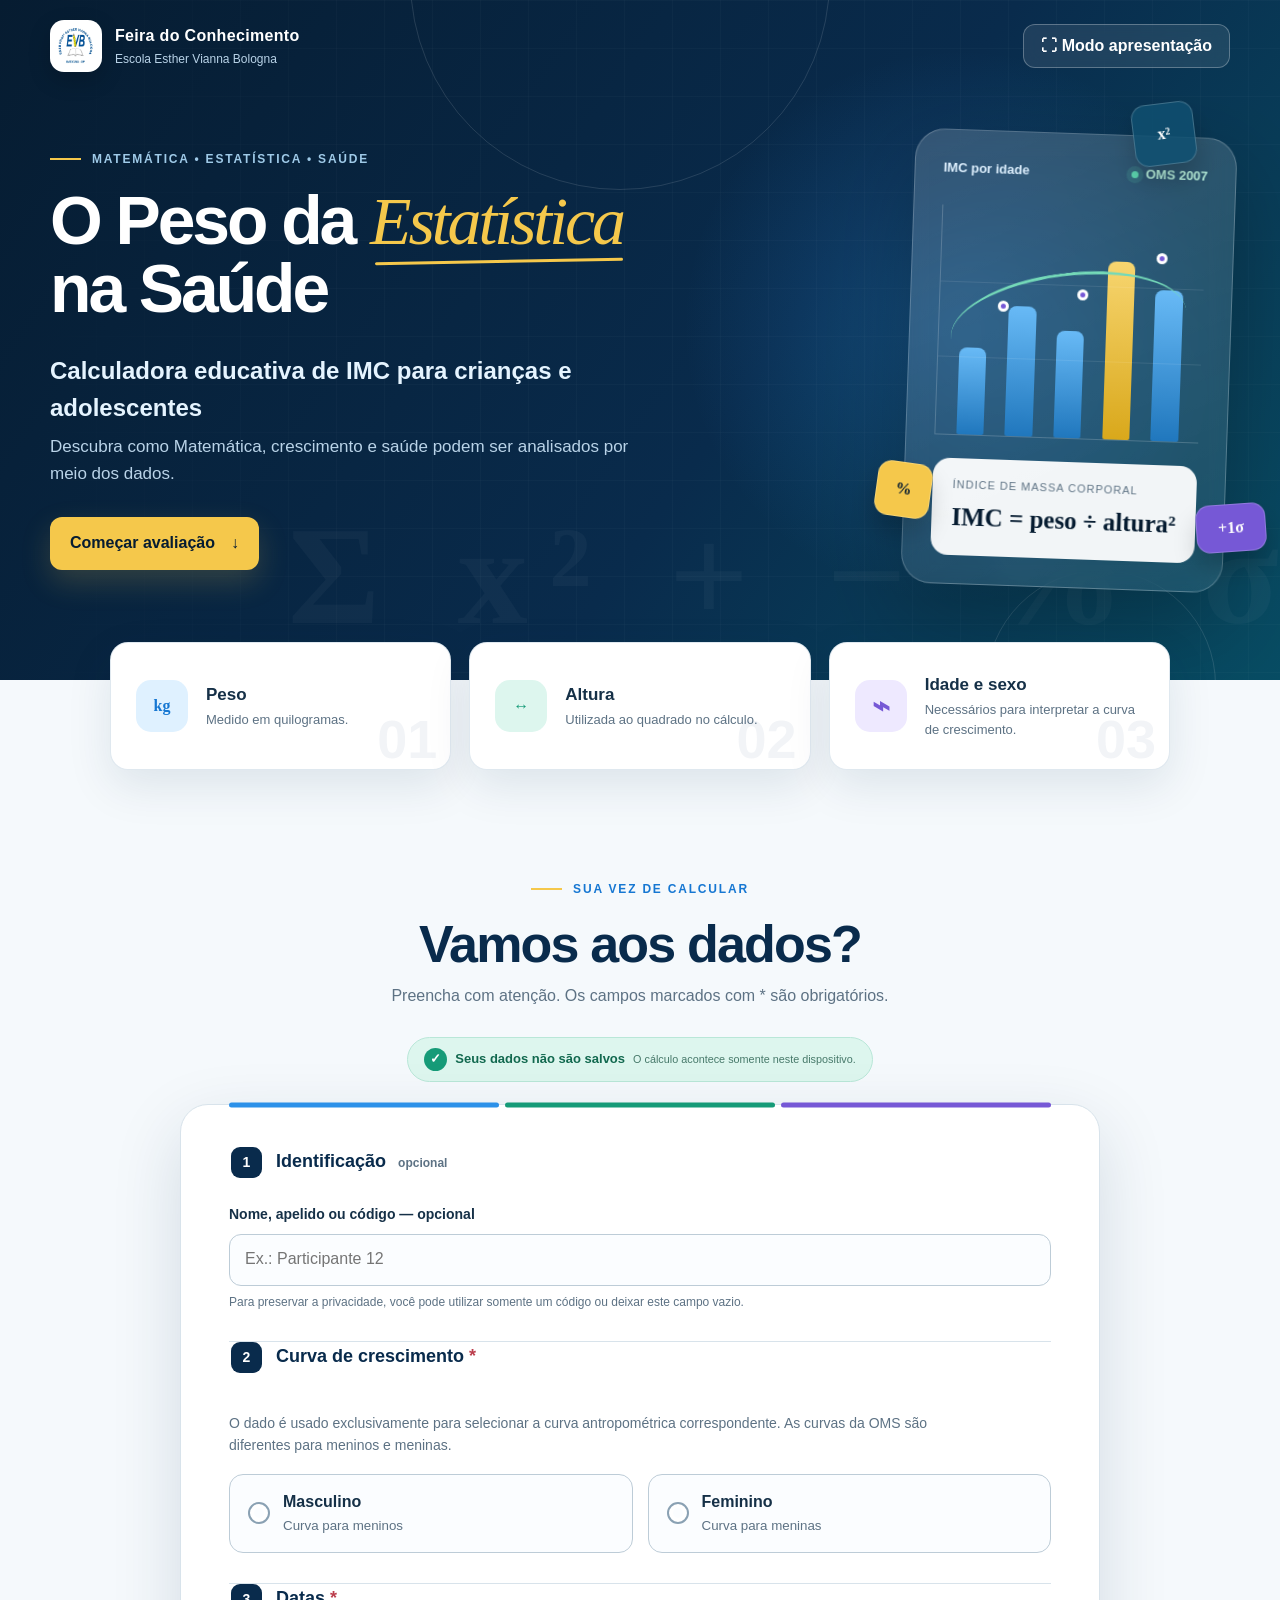
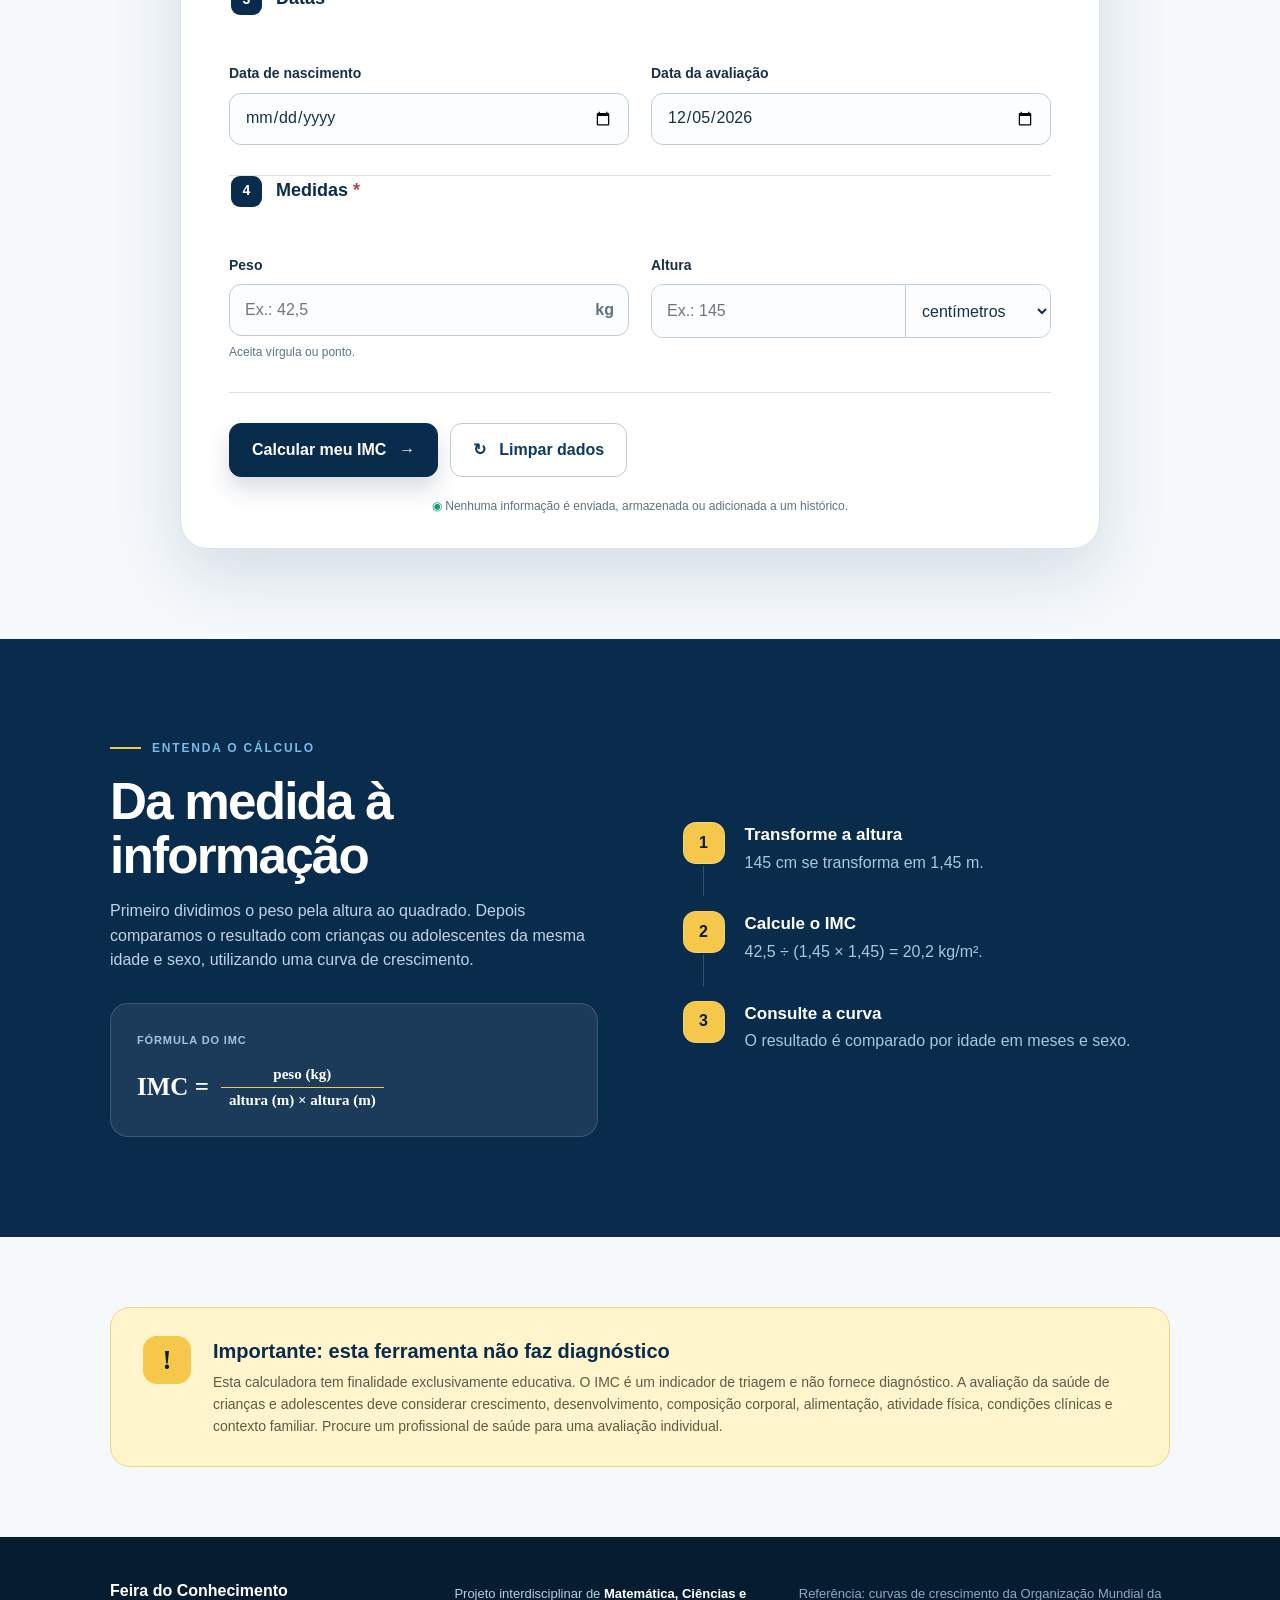
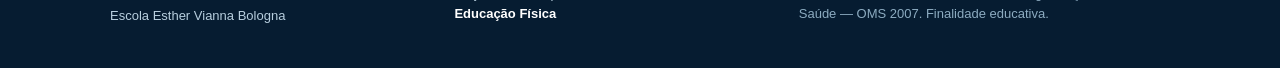
==== commit b6dc18fa: "Integra logo da escola ao cabeçalho" ====
--- a/index.html
+++ b/index.html
@@ -14,7 +14,7 @@
   <header class="site-header">
     <div class="header-inner">
       <a class="brand" href="#inicio" aria-label="Voltar ao início">
-        <span class="brand-mark" aria-hidden="true">Σ</span>
+        <img class="brand-logo" src="logo-escola.png" width="129" height="129" alt="">
         <span><strong>Feira do Conhecimento</strong><small>Escola Esther Vianna Bologna</small></span>
       </a>
       <button class="presentation-button" id="presentationButton" type="button" aria-label="Ativar modo apresentação em tela cheia">
--- a/style.css
+++ b/style.css
@@ -37,7 +37,7 @@
 .site-header { position: absolute; z-index: 20; width: 100%; color: var(--white); }
 .header-inner { width: min(1180px, calc(100% - 40px)); min-height: 92px; margin: auto; display: flex; align-items: center; justify-content: space-between; gap: 20px; }
 .brand { display: inline-flex; gap: 13px; align-items: center; text-decoration: none; }
-.brand-mark { width: 42px; height: 42px; display: grid; place-items: center; border: 1px solid rgba(255,255,255,.35); border-radius: 13px; color: var(--yellow-400); background: rgba(255,255,255,.1); font-family: Georgia, serif; font-size: 25px; }
+.brand-logo { width: 52px; height: 52px; flex: 0 0 auto; object-fit: contain; padding: 3px; border: 1px solid rgba(255,255,255,.5); border-radius: 14px; background: #fff; box-shadow: 0 8px 22px rgba(0,0,0,.18); }
 .brand strong, .brand small { display: block; }
 .brand strong { font-size: 16px; letter-spacing: .02em; }
 .brand small { margin-top: 1px; color: #b9d3e8; font-size: 12px; }
@@ -240,7 +240,7 @@
 @media (max-width: 680px) {
   .header-inner { width: min(100% - 28px, 1180px); min-height: 82px; }
   .brand strong { font-size: 13px; } .brand small { font-size: 10px; }
-  .brand-mark { width: 37px; height: 37px; }
+  .brand-logo { width: 44px; height: 44px; border-radius: 12px; }
   .presentation-button { width: 43px; padding: 0; font-size: 0; }
   .presentation-button span { font-size: 20px; }
   .hero { min-height: 910px; }
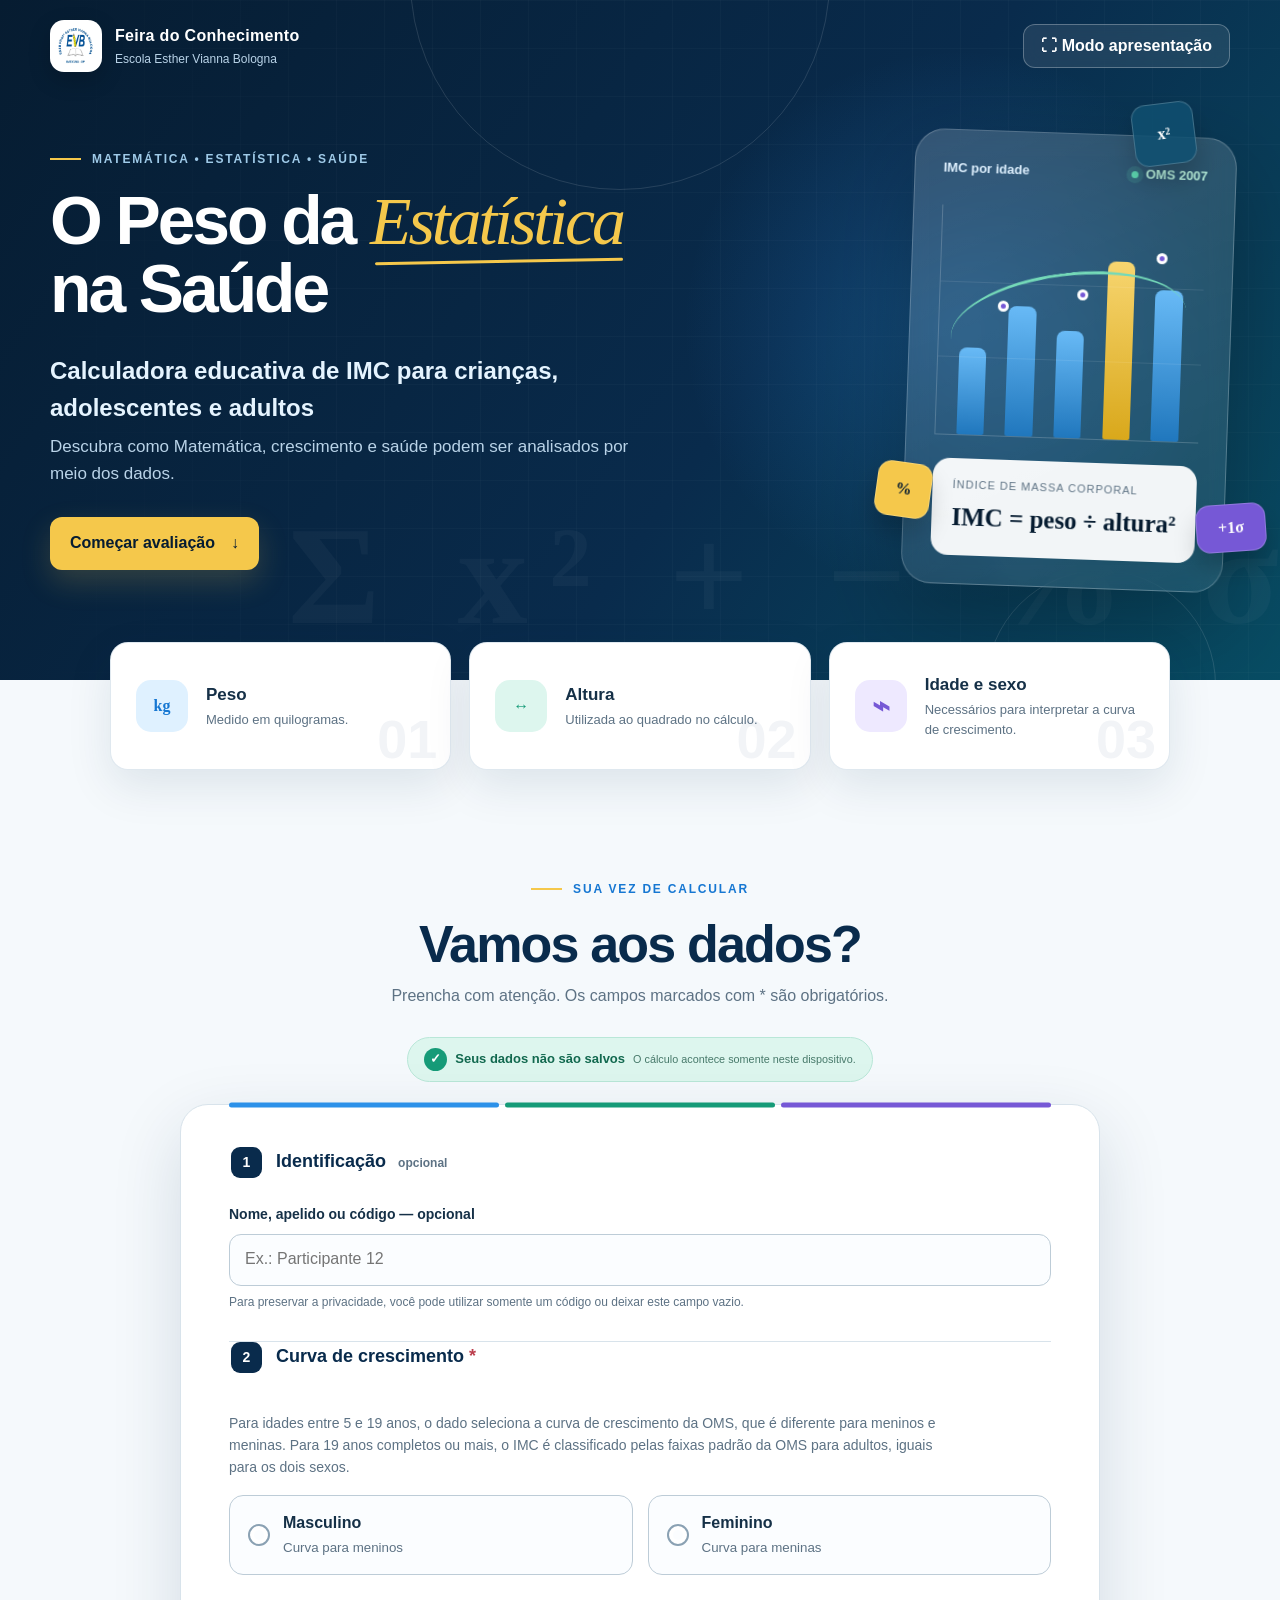
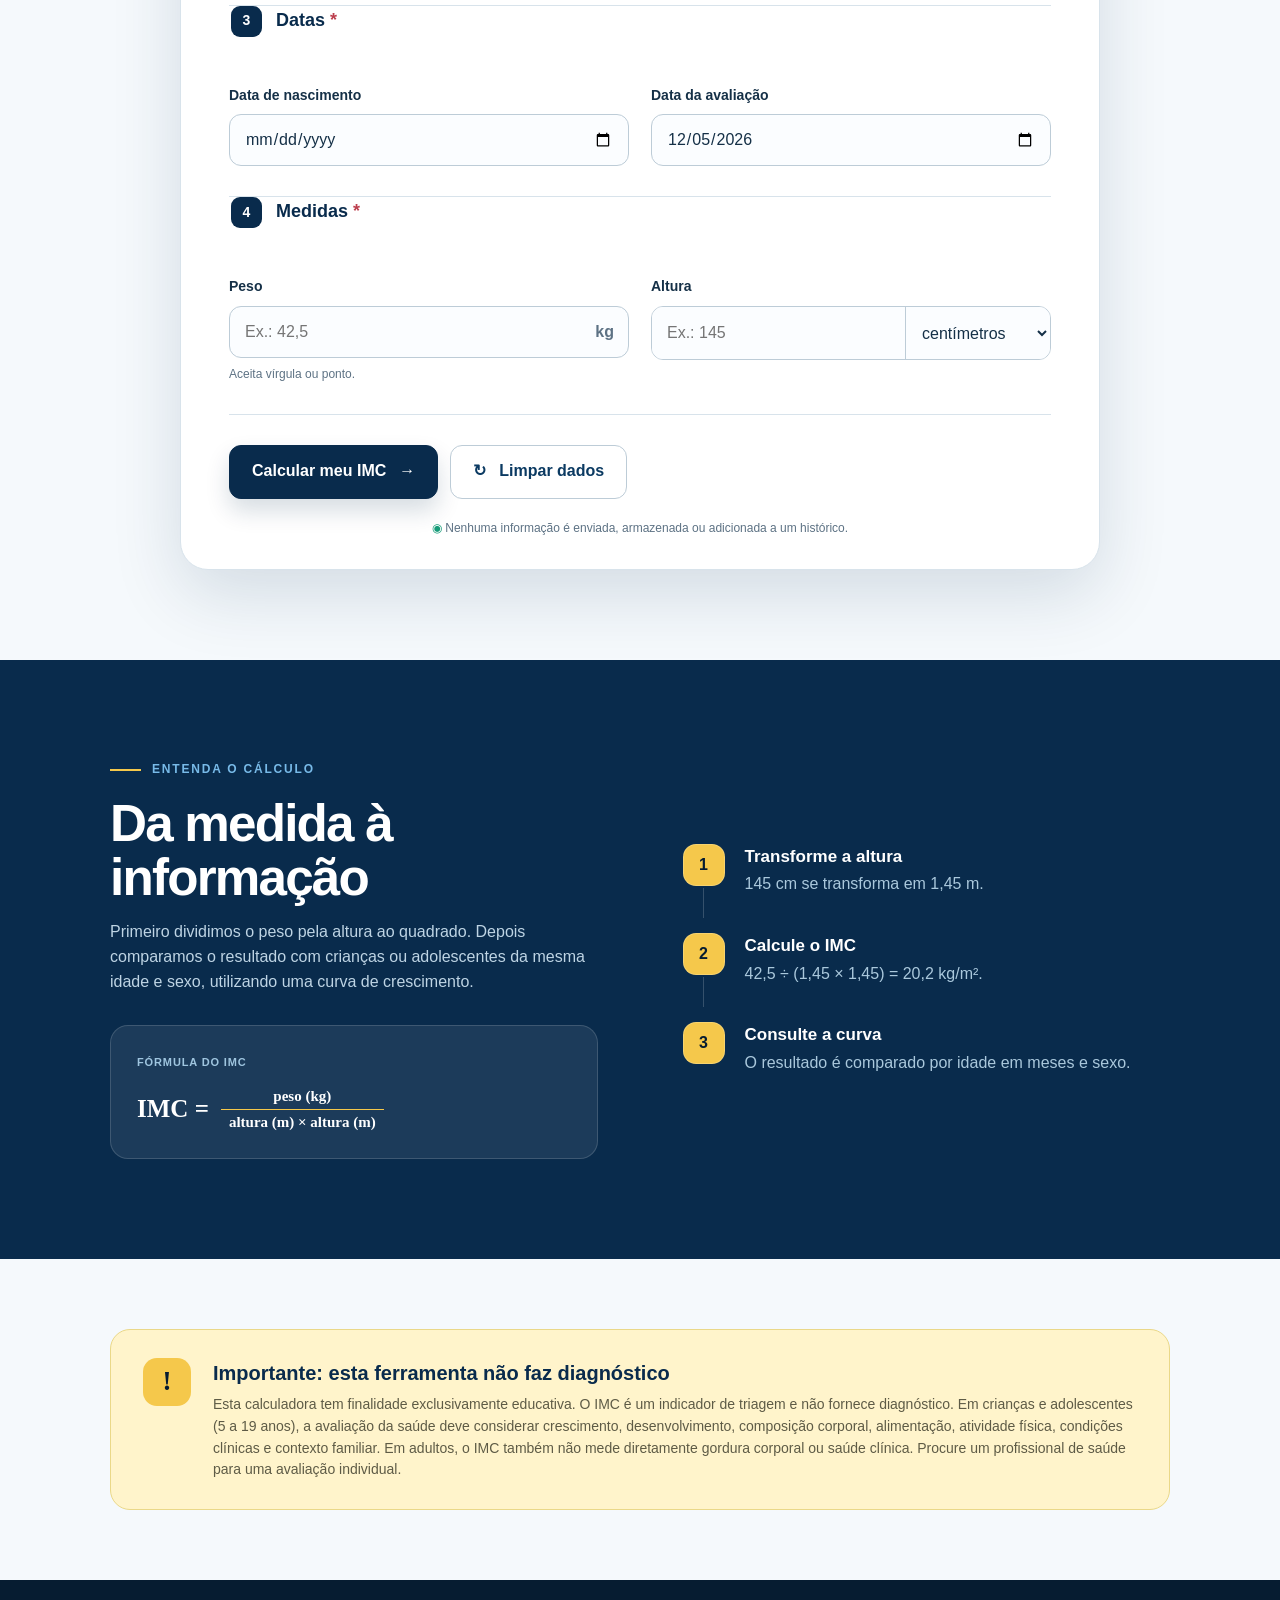
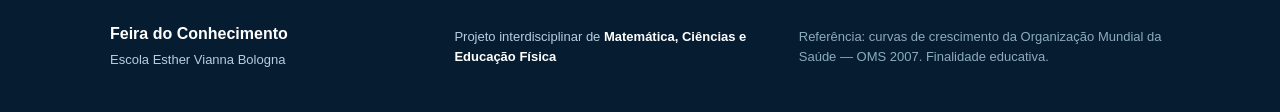
==== commit 03ec45a8: "Adiciona cálculo de IMC para adultos e favicon da escola Idades acima de 19 anos (229+ meses) agora " ====
--- a/index.html
+++ b/index.html
@@ -4,8 +4,9 @@
   <meta charset="utf-8">
   <meta name="viewport" content="width=device-width, initial-scale=1">
   <meta name="theme-color" content="#092b4c">
-  <meta name="description" content="Calculadora educativa de IMC por idade e sexo para crianças e adolescentes, baseada nas curvas da OMS.">
+  <meta name="description" content="Calculadora educativa de IMC para crianças, adolescentes e adultos: curvas por idade e sexo da OMS até 19 anos e faixas padrão da OMS para adultos.">
   <title>O Peso da Estatística na Saúde</title>
+  <link rel="icon" type="image/png" href="logo-escola.png">
   <link rel="stylesheet" href="style.css">
 </head>
 <body>
@@ -31,7 +32,7 @@
         <div class="hero-copy">
           <p class="eyebrow"><span></span> Matemática • Estatística • Saúde</p>
           <h1 id="hero-title">O Peso da <em>Estatística</em> na Saúde</h1>
-          <p class="hero-subtitle">Calculadora educativa de IMC para crianças e adolescentes</p>
+          <p class="hero-subtitle">Calculadora educativa de IMC para crianças, adolescentes e adultos</p>
           <p class="hero-description">Descubra como Matemática, crescimento e saúde podem ser analisados por meio dos dados.</p>
           <a class="hero-cta" href="#calculadora">Começar avaliação <span aria-hidden="true">↓</span></a>
         </div>
@@ -97,7 +98,7 @@
 
         <fieldset class="form-block">
           <legend><span>2</span> Curva de crescimento <abbr title="campo obrigatório">*</abbr></legend>
-          <p class="fieldset-explanation">O dado é usado exclusivamente para selecionar a curva antropométrica correspondente. As curvas da OMS são diferentes para meninos e meninas.</p>
+          <p class="fieldset-explanation">Para idades entre 5 e 19 anos, o dado seleciona a curva de crescimento da OMS, que é diferente para meninos e meninas. Para 19 anos completos ou mais, o IMC é classificado pelas faixas padrão da OMS para adultos, iguais para os dois sexos.</p>
           <div class="sex-options" id="sexGroup">
             <label class="choice-card"><input type="radio" name="sex" value="male"><span class="choice-dot"></span><span><strong>Masculino</strong><small>Curva para meninos</small></span></label>
             <label class="choice-card"><input type="radio" name="sex" value="female"><span class="choice-dot"></span><span><strong>Feminino</strong><small>Curva para meninas</small></span></label>
@@ -155,7 +156,7 @@
     <section class="result-section" id="resultado" aria-labelledby="result-title" aria-live="polite" hidden>
       <div class="result-card" id="resultCard">
         <div class="result-heading">
-          <div><p class="eyebrow result-eyebrow"><span></span> Análise concluída</p><h2 id="result-title">Seu resultado</h2><p id="resultName"></p></div>
+          <div><p class="eyebrow result-eyebrow"><span></span> Análise concluída</p><h2 id="result-title">Seu resultado</h2><p id="resultName"></p><p class="mode-badge" id="resultModeBadge"></p></div>
           <div class="result-bmi"><small>IMC calculado</small><strong id="resultBmi">—</strong><span>kg/m²</span></div>
         </div>
 
@@ -163,15 +164,15 @@
           <div><span>Idade</span><strong id="resultAge">—</strong><small id="resultMonths">—</small></div>
           <div><span>Peso</span><strong id="resultWeight">—</strong></div>
           <div><span>Altura</span><strong id="resultHeight">—</strong></div>
-          <div><span>Escore-z</span><strong id="resultZ">—</strong><small>IMC por idade</small></div>
+          <div id="resultZRow"><span>Escore-z</span><strong id="resultZ">—</strong><small>IMC por idade</small></div>
         </div>
 
         <div class="classification-panel">
           <div class="classification-icon" aria-hidden="true">◎</div>
-          <div><small>Classificação na curva de crescimento</small><h3 id="resultClassification">—</h3><p id="resultMessage">—</p></div>
-        </div>
-
-        <div class="z-chart" aria-labelledby="chart-title">
+          <div><small id="classificationContextLabel">Classificação na curva de crescimento</small><h3 id="resultClassification">—</h3><p id="resultMessage">—</p></div>
+        </div>
+
+        <div class="z-chart" id="zChartSection" aria-labelledby="chart-title">
           <div class="chart-heading"><div><h3 id="chart-title">Onde o resultado aparece na curva</h3><p>Representação educativa do escore-z calculado.</p></div><span id="chartZBadge">z = —</span></div>
           <div class="z-scale-scroll" tabindex="0" aria-label="Régua horizontal de classificação por escore-z">
             <div class="z-scale" id="zScale">
@@ -215,7 +216,7 @@
     </section>
 
     <section class="notice-section" aria-label="Aviso educativo importante">
-      <div class="notice-card"><span class="notice-icon" aria-hidden="true">!</span><div><h2>Importante: esta ferramenta não faz diagnóstico</h2><p>Esta calculadora tem finalidade exclusivamente educativa. O IMC é um indicador de triagem e não fornece diagnóstico. A avaliação da saúde de crianças e adolescentes deve considerar crescimento, desenvolvimento, composição corporal, alimentação, atividade física, condições clínicas e contexto familiar. Procure um profissional de saúde para uma avaliação individual.</p></div></div>
+      <div class="notice-card"><span class="notice-icon" aria-hidden="true">!</span><div><h2>Importante: esta ferramenta não faz diagnóstico</h2><p>Esta calculadora tem finalidade exclusivamente educativa. O IMC é um indicador de triagem e não fornece diagnóstico. Em crianças e adolescentes (5 a 19 anos), a avaliação da saúde deve considerar crescimento, desenvolvimento, composição corporal, alimentação, atividade física, condições clínicas e contexto familiar. Em adultos, o IMC também não mede diretamente gordura corporal ou saúde clínica. Procure um profissional de saúde para uma avaliação individual.</p></div></div>
     </section>
   </main>
 
--- a/style.css
+++ b/style.css
@@ -157,7 +157,11 @@
 .result-heading { padding: 0 0 30px; display: flex; align-items: center; justify-content: space-between; gap: 30px; border-bottom: 1px solid var(--line); }
 .result-eyebrow { margin-bottom: 10px; color: var(--green-600); }
 .result-heading h2 { margin: 0; color: var(--navy-900); font-size: 38px; line-height: 1; }
-.result-heading p:last-child { margin: 8px 0 0; color: var(--muted); }
+#resultName { margin: 8px 0 0; color: var(--muted); }
+.mode-badge { display: inline-flex; align-items: center; margin: 10px 0 0; padding: 6px 14px; border-radius: 99px; font-size: 12px; font-weight: 800; letter-spacing: .01em; width: fit-content; }
+.mode-badge:empty { display: none; }
+.mode-badge.mode-child { color: var(--green-600); background: var(--green-100); }
+.mode-badge.mode-adult { color: var(--blue-600); background: var(--blue-100); }
 .result-bmi { min-width: 185px; padding: 17px 20px; border-radius: 18px; text-align: right; color: var(--white); background: linear-gradient(135deg, var(--blue-600), var(--navy-800)); }
 .result-bmi small, .result-bmi strong { display: block; }
 .result-bmi small { color: #cfe9fa; font-size: 12px; }
